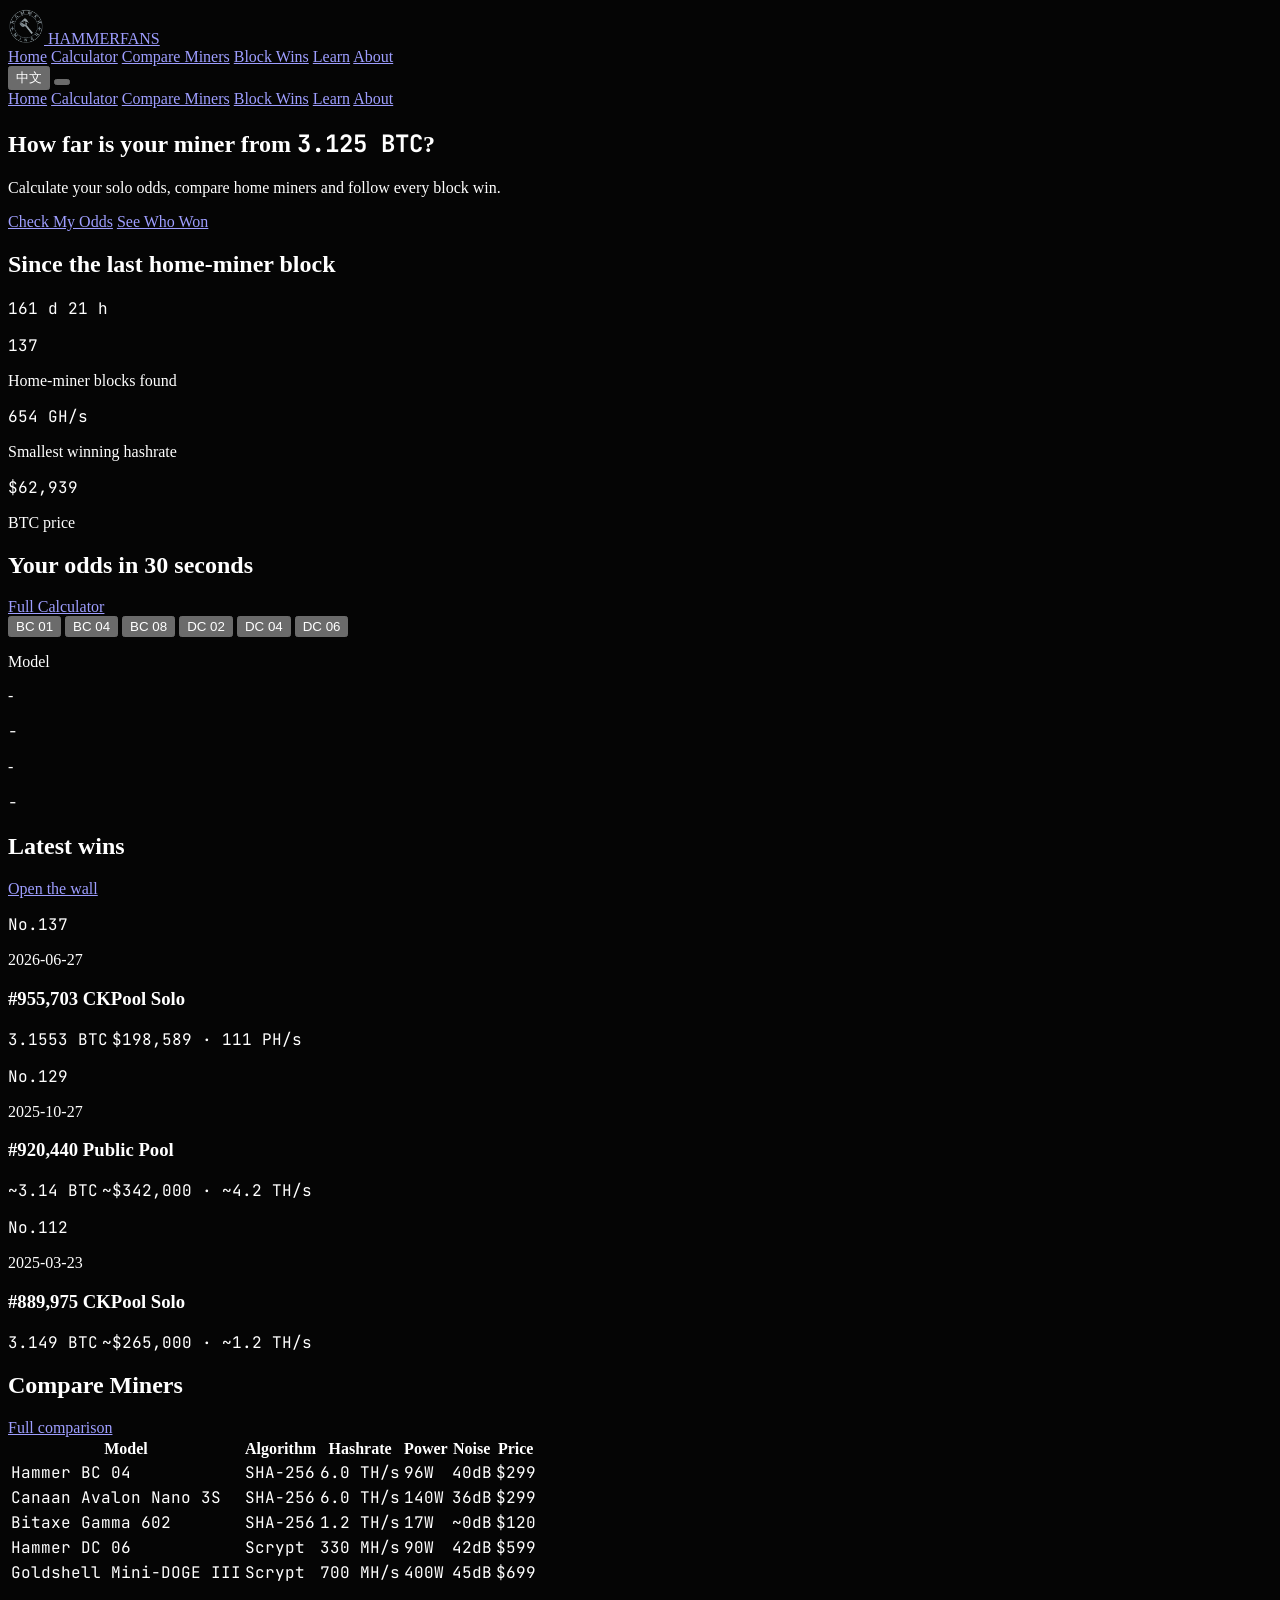
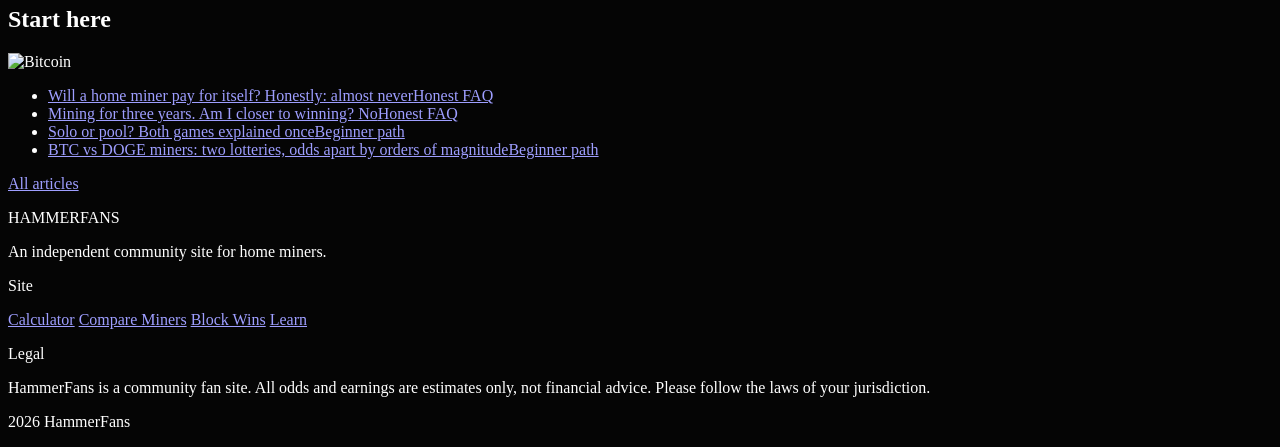
==== index.html @ 239e17fc "feat: init project" ====
<!DOCTYPE html>
<html lang="en" class="dark">
<head>
<meta charset="UTF-8">
<meta name="viewport" content="width=device-width, initial-scale=1.0">
<title>HammerFans | Odds, Comparisons & Block Wins for Home Miners</title>
<meta name="description" content="Built for home miners: a solo odds calculator, home miner comparison table, block-win wall and beginner knowledge base.">
<script src="https://cdn.tailwindcss.com"></script>
<link rel="preconnect" href="https://fonts.googleapis.com">
<link rel="preconnect" href="https://fonts.gstatic.com" crossorigin>
<link href="https://fonts.googleapis.com/css2?family=JetBrains+Mono:wght@400;700&family=Oswald:wght@500;700&family=Outfit:wght@300;400;600&display=swap" rel="stylesheet">
<script>
tailwind.config = { darkMode:'class', theme:{ extend:{
  colors:{ primary:'#02ffb5', dark:'#050505', panel:'#111111' },
  fontFamily:{ mono:['JetBrains Mono','monospace'], header:['Oswald','sans-serif'], body:['Outfit','sans-serif'] },
}}}
</script>
<style>
  html { color-scheme: dark; }
  body { background:#050505; }
  .hairline { border-color: rgba(255,255,255,0.08); }
  .num { font-family:'JetBrains Mono',monospace; font-variant-numeric: tabular-nums; }
  .btn-press:active { transform: scale(0.98); }
  a, button { transition: color .25s cubic-bezier(0.16,1,0.3,1), background-color .25s cubic-bezier(0.16,1,0.3,1), border-color .25s cubic-bezier(0.16,1,0.3,1), opacity .25s cubic-bezier(0.16,1,0.3,1); }
  input:focus-visible, select:focus-visible, button:focus-visible, a:focus-visible { outline:2px solid #02ffb5; outline-offset:2px; }
  @media (prefers-reduced-motion: no-preference) {
    .reveal { opacity:0; transform:translateY(16px); transition:opacity .6s cubic-bezier(0.16,1,0.3,1), transform .6s cubic-bezier(0.16,1,0.3,1); }
    .reveal.in { opacity:1; transform:none; }
  }
</style>
</head>
<body class="bg-dark text-neutral-300 font-body antialiased">

<header class="sticky top-0 z-40 bg-dark/90 backdrop-blur border-b hairline">
  <nav class="max-w-7xl mx-auto px-4 h-20 flex items-center gap-8" aria-label="Main">
    <a href="index.html" class="flex items-center gap-2.5 shrink-0">
      <img src="assets/img/hammer-logo.png" alt="HammerFans" class="w-9 h-9 object-contain" width="36" height="36">
      <span class="font-header text-2xl tracking-wide text-white">HAMMER<span class="text-primary">FANS</span></span>
    </a>
    <div class="hidden lg:flex items-center gap-7 text-base">
      <a href="index.html" class="text-white border-b-2 border-primary pb-0.5" aria-current="page" data-i18n="nav.home"></a>
      <a href="calculator.html" class="hover:text-white" data-i18n="nav.calc"></a>
      <a href="miners.html" class="hover:text-white" data-i18n="nav.miners"></a>
      <a href="blocks.html" class="hover:text-white" data-i18n="nav.blocks"></a>
      <a href="learn.html" class="hover:text-white" data-i18n="nav.learn"></a>
      <a href="about.html" class="hover:text-white" data-i18n="nav.about"></a>
    </div>
    <div class="ml-auto flex items-center gap-4">
      <button type="button" class="langBtn text-base text-neutral-400 hover:text-white" aria-label="Switch language">EN</button>
      <button type="button" id="menuBtn" class="lg:hidden p-2 text-neutral-300 hover:text-white" aria-label="Menu" aria-expanded="false" aria-controls="mobileMenu">
        <span class="block w-5 border-t border-current mb-1.5"></span><span class="block w-5 border-t border-current mb-1.5"></span><span class="block w-5 border-t border-current"></span>
      </button>
    </div>
  </nav>
  <div id="mobileMenu" class="hidden lg:hidden border-t hairline bg-panel px-4 py-3">
    <div class="grid gap-1 text-base">
      <a href="index.html" class="py-2 text-white" data-i18n="nav.home"></a>
      <a href="calculator.html" class="py-2 hover:text-white" data-i18n="nav.calc"></a>
      <a href="miners.html" class="py-2 hover:text-white" data-i18n="nav.miners"></a>
      <a href="blocks.html" class="py-2 hover:text-white" data-i18n="nav.blocks"></a>
      <a href="learn.html" class="py-2 hover:text-white" data-i18n="nav.learn"></a>
      <a href="about.html" class="py-2 hover:text-white" data-i18n="nav.about"></a>
    </div>
  </div>
</header>

<main>
<section class="border-b hairline">
  <div class="max-w-7xl mx-auto px-4 pt-16 pb-16 lg:pt-24 lg:pb-20 grid lg:grid-cols-12 gap-10 items-center">
    <div class="lg:col-span-6">
      <h1 class="font-header text-4xl md:text-5xl lg:text-6xl text-white leading-tight tracking-tight" data-i18n="hero.h1"></h1>
      <p class="mt-5 text-lg text-neutral-400 max-w-[38ch]" data-i18n="hero.sub"></p>
      <div class="mt-8 flex flex-wrap gap-3">
        <a href="calculator.html" class="btn-press bg-primary text-black font-semibold px-6 py-3 rounded-lg hover:opacity-90" data-i18n="hero.cta1"></a>
        <a href="blocks.html" class="btn-press border border-neutral-600 text-white px-6 py-3 rounded-lg hover:border-primary hover:text-primary" data-i18n="hero.cta2"></a>
      </div>
    </div>
    <div class="lg:col-span-6">
      <div class="bg-panel border hairline rounded-lg p-6">
        <h2 class="text-sm text-neutral-400" data-i18n="hero.since"></h2>
        <p class="num text-5xl md:text-6xl text-primary font-bold leading-none mt-2">
          <span id="heroDays">--</span><span class="text-2xl text-neutral-400" data-i18n="hero.d"></span><span id="heroHours">--</span><span class="text-2xl text-neutral-400" data-i18n="hero.h"></span>
        </p>
        <div class="mt-6 grid grid-cols-3 gap-4 border-t hairline pt-5">
          <div><p class="num text-xl text-white font-bold">137</p><p class="text-xs text-neutral-500 mt-1" data-i18n="hero.s1"></p></div>
          <div><p class="num text-xl text-white font-bold">654 <span class="text-xs font-normal">GH/s</span></p><p class="text-xs text-neutral-500 mt-1" data-i18n="hero.s2"></p></div>
          <div><p class="num text-xl text-white font-bold">$62,939</p><p class="text-xs text-neutral-500 mt-1" data-i18n="hero.s3"></p></div>
        </div>
      </div>
    </div>
  </div>
</section>

<section class="border-b hairline bg-panel/40">
  <div class="max-w-7xl mx-auto px-4 py-14 reveal">
    <div class="flex items-end justify-between gap-4">
      <h2 class="font-header text-2xl md:text-3xl text-white" data-i18n="quick.h2"></h2>
      <a href="calculator.html" class="shrink-0 text-sm text-primary hover:text-white" data-i18n="quick.full"></a>
    </div>
    <div class="mt-6 flex flex-wrap gap-2" role="group" aria-label="Miner">
      <button type="button" data-miner="bc01" class="miner-chip btn-press border border-neutral-600 rounded-full px-4 py-2 text-sm hover:border-primary hover:text-primary" aria-pressed="false">BC 01</button>
      <button type="button" data-miner="bc04" class="miner-chip btn-press border border-neutral-600 rounded-full px-4 py-2 text-sm hover:border-primary hover:text-primary" aria-pressed="false">BC 04</button>
      <button type="button" data-miner="bc08" class="miner-chip btn-press border border-neutral-600 rounded-full px-4 py-2 text-sm hover:border-primary hover:text-primary" aria-pressed="false">BC 08</button>
      <button type="button" data-miner="dc02" class="miner-chip btn-press border border-neutral-600 rounded-full px-4 py-2 text-sm hover:border-primary hover:text-primary" aria-pressed="false">DC 02</button>
      <button type="button" data-miner="dc04" class="miner-chip btn-press border border-neutral-600 rounded-full px-4 py-2 text-sm hover:border-primary hover:text-primary" aria-pressed="false">DC 04</button>
      <button type="button" data-miner="dc06" class="miner-chip btn-press border border-neutral-600 rounded-full px-4 py-2 text-sm hover:border-primary hover:text-primary" aria-pressed="false">DC 06</button>
    </div>
    <div id="quickResult" class="mt-6 hidden bg-dark border hairline rounded-lg p-5 items-center gap-8">
      <div>
        <p class="text-xs text-neutral-500" data-i18n="quick.model"></p>
        <p id="qrName" class="font-header text-lg text-white mt-1">-</p>
        <p id="qrSpec" class="num text-xs text-neutral-500 mt-0.5">-</p>
      </div>
      <div class="md:border-l hairline md:pl-8 mt-4 md:mt-0">
        <p class="text-xs text-neutral-500" id="qrLabel">-</p>
        <p class="num text-3xl text-primary font-bold mt-1" id="qrOdds">-</p>
      </div>
    </div>
  </div>
</section>

<section id="blocks" class="border-b hairline">
  <div class="max-w-7xl mx-auto px-4 py-16 reveal">
    <div class="flex items-end justify-between gap-4">
      <div>
        <h2 class="font-header text-2xl md:text-3xl text-white" data-i18n="wins.h2"></h2>
      </div>
      <a href="blocks.html" class="shrink-0 text-sm text-primary hover:text-white" data-i18n="wins.more"></a>
    </div>
    <div class="mt-8 grid md:grid-cols-3 gap-4">
      <article class="bg-panel border hairline rounded-lg p-5 flex flex-col">
        <div class="flex items-baseline justify-between"><p class="num text-xs text-neutral-500">No.137</p><p class="text-xs text-neutral-500">2026-06-27</p></div>
        <h3 class="font-header text-lg text-white mt-2">#955,703 <span class="text-neutral-500 text-sm font-body">CKPool Solo</span></h3>
        <div class="mt-auto pt-4 flex items-baseline justify-between border-t hairline">
          <span class="num text-primary font-bold">3.1553 BTC</span>
          <span class="num text-xs text-neutral-500">$198,589 · 111 PH/s</span></div>
      </article>
      <article class="bg-panel border hairline rounded-lg p-5 flex flex-col">
        <div class="flex items-baseline justify-between"><p class="num text-xs text-neutral-500">No.129</p><p class="text-xs text-neutral-500">2025-10-27</p></div>
        <h3 class="font-header text-lg text-white mt-2">#920,440 <span class="text-neutral-500 text-sm font-body">Public Pool</span></h3>
        <div class="mt-auto pt-4 flex items-baseline justify-between border-t hairline">
          <span class="num text-primary font-bold">~3.14 BTC</span>
          <span class="num text-xs text-neutral-500">~$342,000 · ~4.2 TH/s</span></div>
      </article>
      <article class="bg-panel border hairline rounded-lg p-5 flex flex-col">
        <div class="flex items-baseline justify-between"><p class="num text-xs text-neutral-500">No.112</p><p class="text-xs text-neutral-500">2025-03-23</p></div>
        <h3 class="font-header text-lg text-white mt-2">#889,975 <span class="text-neutral-500 text-sm font-body">CKPool Solo</span></h3>
        <div class="mt-auto pt-4 flex items-baseline justify-between border-t hairline">
          <span class="num text-primary font-bold">3.149 BTC</span>
          <span class="num text-xs text-neutral-500">~$265,000 · ~1.2 TH/s</span></div>
      </article>
    </div>
  </div>
</section>

<section id="miners" class="border-b hairline bg-panel/40">
  <div class="max-w-7xl mx-auto px-4 py-16 reveal">
    <div class="flex items-end justify-between gap-4">
      <div>
        <h2 class="font-header text-2xl md:text-3xl text-white" data-i18n="cmp.h2"></h2>
      </div>
      <a href="miners.html" class="shrink-0 text-sm text-primary hover:text-white" data-i18n="cmp.more"></a>
    </div>
    <div class="mt-8 overflow-x-auto">
      <table class="w-full text-sm min-w-[720px]">
        <thead>
          <tr class="text-left text-sm text-neutral-400 border-b hairline">
            <th class="py-3 pr-4 font-normal" data-i18n="cmp.c1"></th><th class="py-3 pr-4 font-normal" data-i18n="cmp.c2"></th>
            <th class="py-3 pr-4 font-normal" data-i18n="cmp.c3"></th><th class="py-3 pr-4 font-normal" data-i18n="cmp.c4"></th>
            <th class="py-3 pr-4 font-normal" data-i18n="cmp.c5"></th><th class="py-3 font-normal" data-i18n="cmp.c6"></th>
          </tr>
        </thead>
        <tbody class="num" id="previewRows"></tbody>
      </table>
    </div>
  </div>
</section>

<section id="learn" class="border-b hairline">
  <div class="max-w-7xl mx-auto px-4 py-16 reveal">
    <h2 class="font-header text-2xl md:text-3xl text-white" data-i18n="learn.h2"></h2>
    <div class="mt-8 grid lg:grid-cols-12 gap-8">
      <div class="lg:col-span-5">
        <img src="https://images.unsplash.com/photo-1518546305927-5a555bb7020d?w=900&q=80" alt="Bitcoin" class="w-full aspect-[16/10] object-cover rounded-lg border hairline" loading="lazy" width="900" height="560">
      </div>
      <div class="lg:col-span-7">
        <ul>
          <li class="border-b hairline"><a href="learn.html" class="flex items-baseline justify-between gap-4 py-4 group">
            <span class="text-white group-hover:text-primary" data-i18n="learn.l1"></span><span class="text-xs text-neutral-600 shrink-0" data-i18n="learn.tagFaq"></span></a></li>
          <li class="border-b hairline"><a href="learn.html" class="flex items-baseline justify-between gap-4 py-4 group">
            <span class="text-white group-hover:text-primary" data-i18n="learn.l2"></span><span class="text-xs text-neutral-600 shrink-0" data-i18n="learn.tagFaq"></span></a></li>
          <li class="border-b hairline"><a href="learn.html" class="flex items-baseline justify-between gap-4 py-4 group">
            <span class="text-white group-hover:text-primary" data-i18n="learn.l3"></span><span class="text-xs text-neutral-600 shrink-0" data-i18n="learn.tagGuide"></span></a></li>
          <li><a href="learn.html" class="flex items-baseline justify-between gap-4 py-4 group">
            <span class="text-white group-hover:text-primary" data-i18n="learn.l4"></span><span class="text-xs text-neutral-600 shrink-0" data-i18n="learn.tagGuide"></span></a></li>
        </ul>
        <a href="learn.html" class="inline-block mt-4 text-sm text-primary hover:text-white" data-i18n="learn.all"></a>
      </div>
    </div>
  </div>
</section>

</main>

<footer class="border-t hairline bg-panel">
  <div class="max-w-7xl mx-auto px-4 py-10 grid md:grid-cols-3 gap-8 text-sm">
    <div>
      <p class="font-header text-lg text-white">HAMMER<span class="text-primary">FANS</span></p>
      <p class="mt-3 text-neutral-500 leading-relaxed" data-i18n="footer.tag"></p>
    </div>
    <div>
      <p class="text-neutral-400 mb-3" data-i18n="footer.site"></p>
      <div class="grid grid-cols-2 gap-2 text-neutral-500">
        <a href="calculator.html" class="hover:text-primary" data-i18n="nav.calc"></a>
        <a href="miners.html" class="hover:text-primary" data-i18n="nav.miners"></a>
        <a href="blocks.html" class="hover:text-primary" data-i18n="nav.blocks"></a>
        <a href="learn.html" class="hover:text-primary" data-i18n="nav.learn"></a>
      </div>
    </div>
    <div>
      <p class="text-neutral-400 mb-3" data-i18n="footer.legal"></p>
      <p class="text-neutral-500 leading-relaxed text-xs" data-i18n="footer.disc"></p>
    </div>
  </div>
  <div class="border-t hairline"><p class="max-w-7xl mx-auto px-4 py-4 text-xs text-neutral-600">2026 HammerFans</p></div>
</footer>

<script>
window.HF_PAGE_DICT = {
  zh: {
    'hero.h1':'你的矿机，离 <span class="text-primary num">3.125 BTC</span> 有多远？',
    'hero.sub':'算概率、比矿机、看每一次家庭矿工中奖。',
    'hero.cta1':'算算我的概率','hero.cta2':'看谁中过奖',
    'hero.since':'距上一次家庭矿工中块','hero.d':' 天 ','hero.h':' 时',
    'hero.s1':'家庭矿工累计中块','hero.s2':'最小中块算力纪录','hero.s3':'BTC 价格',
    'quick.h2':'30 秒，算出你的中奖概率',
    'quick.model':'机型','quick.full':'完整计算','quick.lblBtc':'每天中 BTC 块概率','quick.lblDoge':'每天中 DOGE 块概率',
    'wins.h2':'最新开奖','wins.more':'进入中奖墙',
    'cmp.h2':'矿机对比','cmp.more':'完整对比表',
    'cmp.c1':'机型','cmp.c2':'算法','cmp.c3':'算力','cmp.c4':'功耗','cmp.c5':'噪音','cmp.c6':'参考价',
    'learn.h2':'新手从这里开始',
    'learn.l1':'家庭矿机能回本吗？说实话：几乎不能','learn.l2':'挖了三年，是不是离中奖更近了？不是',
    'learn.l3':'Solo 还是矿池？两种玩法一次讲清','learn.l4':'BTC 矿机与 DOGE 矿机：概率差几个数量级的两种彩票',
    'learn.tagFaq':'实话实说','learn.tagGuide':'入门路径','learn.all':'全部文章',
  },
  en: {
    'hero.h1':'How far is your miner from <span class="text-primary num">3.125 BTC</span>?',
    'hero.sub':'Calculate your solo odds, compare home miners and follow every block win.',
    'hero.cta1':'Check My Odds','hero.cta2':'See Who Won',
    'hero.since':'Since the last home-miner block','hero.d':' d ','hero.h':' h',
    'hero.s1':'Home-miner blocks found','hero.s2':'Smallest winning hashrate','hero.s3':'BTC price',
    'quick.h2':'Your odds in 30 seconds',
    'quick.model':'Model','quick.full':'Full Calculator','quick.lblBtc':'Daily BTC block odds','quick.lblDoge':'Daily DOGE block odds',
    'wins.h2':'Latest wins','wins.more':'Open the wall',
    'cmp.h2':'Compare Miners','cmp.more':'Full comparison',
    'cmp.c1':'Model','cmp.c2':'Algorithm','cmp.c3':'Hashrate','cmp.c4':'Power','cmp.c5':'Noise','cmp.c6':'Price',
    'learn.h2':'Start here',
    'learn.l1':'Will a home miner pay for itself? Honestly: almost never','learn.l2':'Mining for three years. Am I closer to winning? No',
    'learn.l3':'Solo or pool? Both games explained once','learn.l4':'BTC vs DOGE miners: two lotteries, odds apart by orders of magnitude',
    'learn.tagFaq':'Honest FAQ','learn.tagGuide':'Beginner path','learn.all':'All articles',
  }
};
</script>
<script src="assets/data.js"></script>
<script src="assets/app.js"></script>
<script>
// 快速概率
const QUICK = { bc01:HF_MINERS[0], bc04:HF_MINERS[1], bc08:HF_MINERS[2], dc02:HF_MINERS[3], dc04:HF_MINERS[4], dc06:HF_MINERS[5] };
let quickSel = null;
document.querySelectorAll('.miner-chip').forEach(chip=>{
  chip.addEventListener('click', ()=>{
    document.querySelectorAll('.miner-chip').forEach(c=>{ c.classList.remove('border-primary','text-primary','bg-primary/10'); c.setAttribute('aria-pressed','false'); });
    chip.classList.add('border-primary','text-primary','bg-primary/10'); chip.setAttribute('aria-pressed','true');
    quickSel = chip.dataset.miner; renderQuick();
    const box = document.getElementById('quickResult'); box.classList.remove('hidden'); box.classList.add('md:flex');

  });
});
function renderQuick(){
  if(!quickSel) return;
  const m = QUICK[quickSel];
  document.getElementById('qrName').textContent = m.brand+' '+m.model;
  document.getElementById('qrSpec').textContent = m.hDisp+' / '+m.watts+'W';
  document.getElementById('qrLabel').textContent = t(m.algo==='sha256' ? 'quick.lblBtc' : 'quick.lblDoge');
  document.getElementById('qrOdds').textContent = fmtOdds(minerDailyOdds(m));
}
function renderPreview(){
  const ids = ['bc04','nano3s','bitaxe-gamma','dc06','minidoge3'];
  document.getElementById('previewRows').innerHTML = ids.map(id=>{
    const m = HF_MINERS.find(x=>x.id===id);
    const name = m.hammer ? '<span class="text-primary font-semibold">'+m.brand+' '+m.model+'</span>' : '<span class="text-white">'+m.brand+' '+m.model+'</span>';
    return '<tr class="border-b hairline'+(m.hammer?' bg-primary/5':'')+'">'+
      '<td class="py-3 pr-4 font-body">'+name+'</td>'+
      '<td class="py-3 pr-4 text-neutral-400">'+(m.algo==='sha256'?'SHA-256':'Scrypt')+'</td>'+
      '<td class="py-3 pr-4 text-white">'+m.hDisp+'</td>'+
      '<td class="py-3 pr-4">'+m.watts+'W</td>'+
      '<td class="py-3 pr-4">'+m.noiseTxt+'</td>'+
      '<td class="py-3">$'+m.price+'</td></tr>';
  }).join('');
}
window.onLangChange = function(){ renderPreview(); renderQuick(); };
renderPreview();
</script>
</body>
</html>
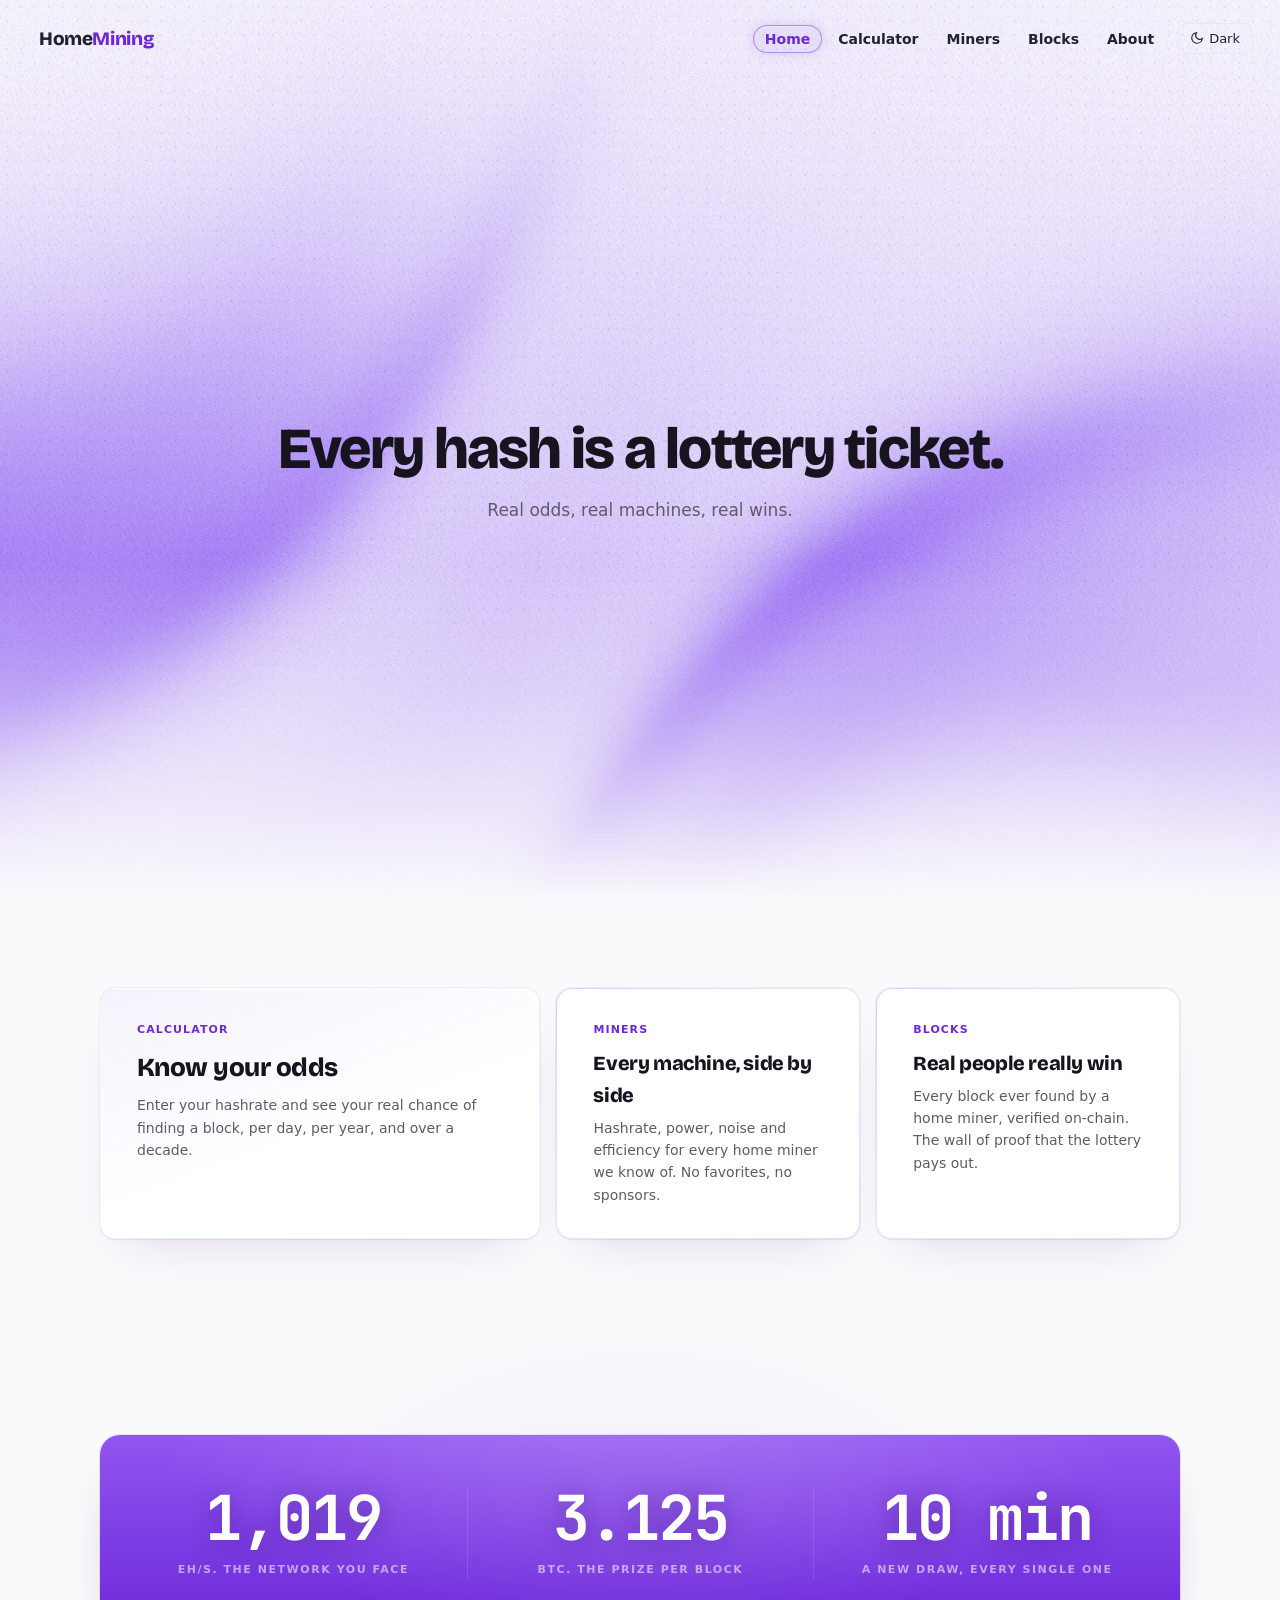
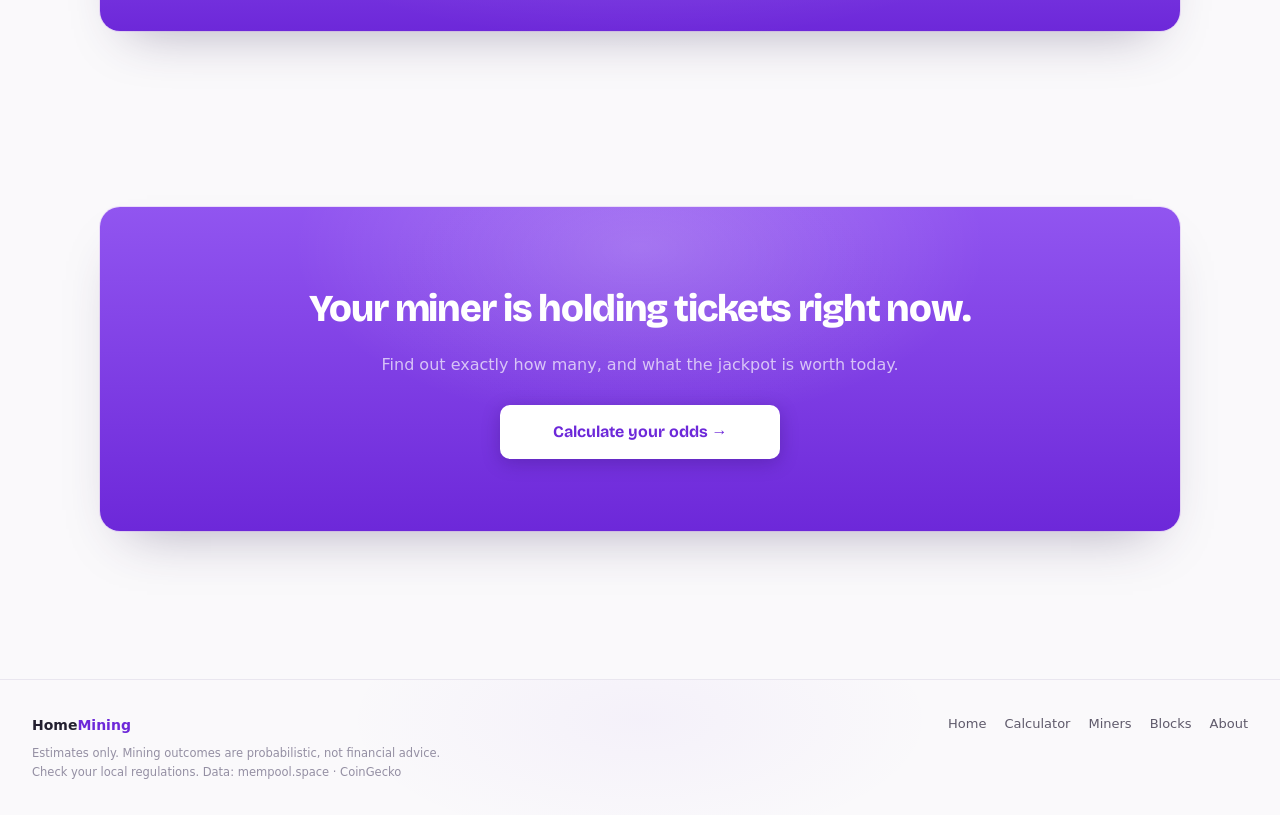
==== commit 60d1461c: "update project" ====
--- a/index.html
+++ b/index.html
@@ -1,305 +1,69 @@
 <!DOCTYPE html>
-<html lang="en" class="dark">
+<html lang="en" data-theme="light">
 <head>
 <meta charset="UTF-8">
 <meta name="viewport" content="width=device-width, initial-scale=1.0">
-<title>HammerFans | Odds, Comparisons & Block Wins for Home Miners</title>
-<meta name="description" content="Built for home miners: a solo odds calculator, home miner comparison table, block-win wall and beginner knowledge base.">
-<script src="https://cdn.tailwindcss.com"></script>
-<link rel="preconnect" href="https://fonts.googleapis.com">
-<link rel="preconnect" href="https://fonts.gstatic.com" crossorigin>
-<link href="https://fonts.googleapis.com/css2?family=JetBrains+Mono:wght@400;700&family=Oswald:wght@500;700&family=Outfit:wght@300;400;600&display=swap" rel="stylesheet">
-<script>
-tailwind.config = { darkMode:'class', theme:{ extend:{
-  colors:{ primary:'#02ffb5', dark:'#050505', panel:'#111111' },
-  fontFamily:{ mono:['JetBrains Mono','monospace'], header:['Oswald','sans-serif'], body:['Outfit','sans-serif'] },
-}}}
-</script>
-<style>
-  html { color-scheme: dark; }
-  body { background:#050505; }
-  .hairline { border-color: rgba(255,255,255,0.08); }
-  .num { font-family:'JetBrains Mono',monospace; font-variant-numeric: tabular-nums; }
-  .btn-press:active { transform: scale(0.98); }
-  a, button { transition: color .25s cubic-bezier(0.16,1,0.3,1), background-color .25s cubic-bezier(0.16,1,0.3,1), border-color .25s cubic-bezier(0.16,1,0.3,1), opacity .25s cubic-bezier(0.16,1,0.3,1); }
-  input:focus-visible, select:focus-visible, button:focus-visible, a:focus-visible { outline:2px solid #02ffb5; outline-offset:2px; }
-  @media (prefers-reduced-motion: no-preference) {
-    .reveal { opacity:0; transform:translateY(16px); transition:opacity .6s cubic-bezier(0.16,1,0.3,1), transform .6s cubic-bezier(0.16,1,0.3,1); }
-    .reveal.in { opacity:1; transform:none; }
-  }
-</style>
+<title>HomeMining | The Independent Home of Solo Bitcoin Mining</title>
+<meta name="description" content="Real odds, real machines, real wins. An independent site for home Bitcoin miners.">
+<link rel="stylesheet" href="assets/css/site.css">
 </head>
-<body class="bg-dark text-neutral-300 font-body antialiased">
-
-<header class="sticky top-0 z-40 bg-dark/90 backdrop-blur border-b hairline">
-  <nav class="max-w-7xl mx-auto px-4 h-20 flex items-center gap-8" aria-label="Main">
-    <a href="index.html" class="flex items-center gap-2.5 shrink-0">
-      <img src="assets/img/hammer-logo.png" alt="HammerFans" class="w-9 h-9 object-contain" width="36" height="36">
-      <span class="font-header text-2xl tracking-wide text-white">HAMMER<span class="text-primary">FANS</span></span>
-    </a>
-    <div class="hidden lg:flex items-center gap-7 text-base">
-      <a href="index.html" class="text-white border-b-2 border-primary pb-0.5" aria-current="page" data-i18n="nav.home"></a>
-      <a href="calculator.html" class="hover:text-white" data-i18n="nav.calc"></a>
-      <a href="miners.html" class="hover:text-white" data-i18n="nav.miners"></a>
-      <a href="blocks.html" class="hover:text-white" data-i18n="nav.blocks"></a>
-      <a href="learn.html" class="hover:text-white" data-i18n="nav.learn"></a>
-      <a href="about.html" class="hover:text-white" data-i18n="nav.about"></a>
+<body data-page="home">
+<div id="nav-root"></div>
+<main>
+  <div class="hero" style="min-height:100vh; min-height:100svh; display:flex; align-items:center; justify-content:center; padding-bottom:90px;">
+    <div class="aurora"><!-- CSS 兜底（WebGL 不可用时显示） -->
+      <div class="blob a"></div><div class="blob b"></div><div class="blob c"></div>
     </div>
-    <div class="ml-auto flex items-center gap-4">
-      <button type="button" class="langBtn text-base text-neutral-400 hover:text-white" aria-label="Switch language">EN</button>
-      <button type="button" id="menuBtn" class="lg:hidden p-2 text-neutral-300 hover:text-white" aria-label="Menu" aria-expanded="false" aria-controls="mobileMenu">
-        <span class="block w-5 border-t border-current mb-1.5"></span><span class="block w-5 border-t border-current mb-1.5"></span><span class="block w-5 border-t border-current"></span>
-      </button>
-    </div>
-  </nav>
-  <div id="mobileMenu" class="hidden lg:hidden border-t hairline bg-panel px-4 py-3">
-    <div class="grid gap-1 text-base">
-      <a href="index.html" class="py-2 text-white" data-i18n="nav.home"></a>
-      <a href="calculator.html" class="py-2 hover:text-white" data-i18n="nav.calc"></a>
-      <a href="miners.html" class="py-2 hover:text-white" data-i18n="nav.miners"></a>
-      <a href="blocks.html" class="py-2 hover:text-white" data-i18n="nav.blocks"></a>
-      <a href="learn.html" class="py-2 hover:text-white" data-i18n="nav.learn"></a>
-      <a href="about.html" class="py-2 hover:text-white" data-i18n="nav.about"></a>
+    <canvas class="fx-canvas" data-fx="strong"></canvas>
+    <div class="hero-dots"></div>
+    <div class="hero-bottom-fade"></div>
+    <div class="hero-inner">
+      <h1 class="rise" style="font-size:clamp(38px,6vw,58px);">Every hash is a lottery ticket.</h1>
+      <p class="tagline rise d1">Real odds, real machines, real wins.<!-- 占位副句，Home 页设计时定稿 --></p>
     </div>
   </div>
-</header>
+  <!-- ⚠️ 以下为滚动体验示意区块，文案与内容均为占位草稿，Home 页正式设计时替换 -->
 
-<main>
-<section class="border-b hairline">
-  <div class="max-w-7xl mx-auto px-4 pt-16 pb-16 lg:pt-24 lg:pb-20 grid lg:grid-cols-12 gap-10 items-center">
-    <div class="lg:col-span-6">
-      <h1 class="font-header text-4xl md:text-5xl lg:text-6xl text-white leading-tight tracking-tight" data-i18n="hero.h1"></h1>
-      <p class="mt-5 text-lg text-neutral-400 max-w-[38ch]" data-i18n="hero.sub"></p>
-      <div class="mt-8 flex flex-wrap gap-3">
-        <a href="calculator.html" class="btn-press bg-primary text-black font-semibold px-6 py-3 rounded-lg hover:opacity-90" data-i18n="hero.cta1"></a>
-        <a href="blocks.html" class="btn-press border border-neutral-600 text-white px-6 py-3 rounded-lg hover:border-primary hover:text-primary" data-i18n="hero.cta2"></a>
-      </div>
-    </div>
-    <div class="lg:col-span-6">
-      <div class="bg-panel border hairline rounded-lg p-6">
-        <h2 class="text-sm text-neutral-400" data-i18n="hero.since"></h2>
-        <p class="num text-5xl md:text-6xl text-primary font-bold leading-none mt-2">
-          <span id="heroDays">--</span><span class="text-2xl text-neutral-400" data-i18n="hero.d"></span><span id="heroHours">--</span><span class="text-2xl text-neutral-400" data-i18n="hero.h"></span>
-        </p>
-        <div class="mt-6 grid grid-cols-3 gap-4 border-t hairline pt-5">
-          <div><p class="num text-xl text-white font-bold">137</p><p class="text-xs text-neutral-500 mt-1" data-i18n="hero.s1"></p></div>
-          <div><p class="num text-xl text-white font-bold">654 <span class="text-xs font-normal">GH/s</span></p><p class="text-xs text-neutral-500 mt-1" data-i18n="hero.s2"></p></div>
-          <div><p class="num text-xl text-white font-bold">$62,939</p><p class="text-xs text-neutral-500 mt-1" data-i18n="hero.s3"></p></div>
-        </div>
-      </div>
+  <div class="page-wide home-section">
+    <div class="home-grid">
+      <a class="card hoverable home-card featured reveal" href="calculator.html">
+        <div class="eyebrow">Calculator</div>
+        <h3>Know your odds</h3>
+        <p>Enter your hashrate and see your real chance of finding a block, per day, per year, and over a decade.</p>
+      </a>
+      <a class="card hoverable home-card reveal" href="miners.html">
+        <div class="eyebrow">Miners</div>
+        <h3>Every machine, side by side</h3>
+        <p>Hashrate, power, noise and efficiency for every home miner we know of. No favorites, no sponsors.</p>
+      </a>
+      <a class="card hoverable home-card reveal" href="blocks.html">
+        <div class="eyebrow">Blocks</div>
+        <h3>Real people really win</h3>
+        <p>Every block ever found by a home miner, verified on-chain. The wall of proof that the lottery pays out.</p>
+      </a>
     </div>
   </div>
-</section>
 
-<section class="border-b hairline bg-panel/40">
-  <div class="max-w-7xl mx-auto px-4 py-14 reveal">
-    <div class="flex items-end justify-between gap-4">
-      <h2 class="font-header text-2xl md:text-3xl text-white" data-i18n="quick.h2"></h2>
-      <a href="calculator.html" class="shrink-0 text-sm text-primary hover:text-white" data-i18n="quick.full"></a>
-    </div>
-    <div class="mt-6 flex flex-wrap gap-2" role="group" aria-label="Miner">
-      <button type="button" data-miner="bc01" class="miner-chip btn-press border border-neutral-600 rounded-full px-4 py-2 text-sm hover:border-primary hover:text-primary" aria-pressed="false">BC 01</button>
-      <button type="button" data-miner="bc04" class="miner-chip btn-press border border-neutral-600 rounded-full px-4 py-2 text-sm hover:border-primary hover:text-primary" aria-pressed="false">BC 04</button>
-      <button type="button" data-miner="bc08" class="miner-chip btn-press border border-neutral-600 rounded-full px-4 py-2 text-sm hover:border-primary hover:text-primary" aria-pressed="false">BC 08</button>
-      <button type="button" data-miner="dc02" class="miner-chip btn-press border border-neutral-600 rounded-full px-4 py-2 text-sm hover:border-primary hover:text-primary" aria-pressed="false">DC 02</button>
-      <button type="button" data-miner="dc04" class="miner-chip btn-press border border-neutral-600 rounded-full px-4 py-2 text-sm hover:border-primary hover:text-primary" aria-pressed="false">DC 04</button>
-      <button type="button" data-miner="dc06" class="miner-chip btn-press border border-neutral-600 rounded-full px-4 py-2 text-sm hover:border-primary hover:text-primary" aria-pressed="false">DC 06</button>
-    </div>
-    <div id="quickResult" class="mt-6 hidden bg-dark border hairline rounded-lg p-5 items-center gap-8">
-      <div>
-        <p class="text-xs text-neutral-500" data-i18n="quick.model"></p>
-        <p id="qrName" class="font-header text-lg text-white mt-1">-</p>
-        <p id="qrSpec" class="num text-xs text-neutral-500 mt-0.5">-</p>
-      </div>
-      <div class="md:border-l hairline md:pl-8 mt-4 md:mt-0">
-        <p class="text-xs text-neutral-500" id="qrLabel">-</p>
-        <p class="num text-3xl text-primary font-bold mt-1" id="qrOdds">-</p>
-      </div>
+  <div class="page-wide home-section" style="position:relative;">
+    <div class="glow-spot" style="top:-30px;left:50%;transform:translateX(-50%);width:700px;height:340px;"></div>
+    <div class="stat-row">
+      <div class="reveal"><div class="stat-num mono">1,019</div><div class="stat-label">EH/s. The network you face</div></div>
+      <div class="reveal"><div class="stat-num mono">3.125</div><div class="stat-label">BTC. The prize per block</div></div>
+      <div class="reveal"><div class="stat-num mono">10 min</div><div class="stat-label">A new draw, every single one</div></div>
     </div>
   </div>
-</section>
 
-<section id="blocks" class="border-b hairline">
-  <div class="max-w-7xl mx-auto px-4 py-16 reveal">
-    <div class="flex items-end justify-between gap-4">
-      <div>
-        <h2 class="font-header text-2xl md:text-3xl text-white" data-i18n="wins.h2"></h2>
-      </div>
-      <a href="blocks.html" class="shrink-0 text-sm text-primary hover:text-white" data-i18n="wins.more"></a>
-    </div>
-    <div class="mt-8 grid md:grid-cols-3 gap-4">
-      <article class="bg-panel border hairline rounded-lg p-5 flex flex-col">
-        <div class="flex items-baseline justify-between"><p class="num text-xs text-neutral-500">No.137</p><p class="text-xs text-neutral-500">2026-06-27</p></div>
-        <h3 class="font-header text-lg text-white mt-2">#955,703 <span class="text-neutral-500 text-sm font-body">CKPool Solo</span></h3>
-        <div class="mt-auto pt-4 flex items-baseline justify-between border-t hairline">
-          <span class="num text-primary font-bold">3.1553 BTC</span>
-          <span class="num text-xs text-neutral-500">$198,589 · 111 PH/s</span></div>
-      </article>
-      <article class="bg-panel border hairline rounded-lg p-5 flex flex-col">
-        <div class="flex items-baseline justify-between"><p class="num text-xs text-neutral-500">No.129</p><p class="text-xs text-neutral-500">2025-10-27</p></div>
-        <h3 class="font-header text-lg text-white mt-2">#920,440 <span class="text-neutral-500 text-sm font-body">Public Pool</span></h3>
-        <div class="mt-auto pt-4 flex items-baseline justify-between border-t hairline">
-          <span class="num text-primary font-bold">~3.14 BTC</span>
-          <span class="num text-xs text-neutral-500">~$342,000 · ~4.2 TH/s</span></div>
-      </article>
-      <article class="bg-panel border hairline rounded-lg p-5 flex flex-col">
-        <div class="flex items-baseline justify-between"><p class="num text-xs text-neutral-500">No.112</p><p class="text-xs text-neutral-500">2025-03-23</p></div>
-        <h3 class="font-header text-lg text-white mt-2">#889,975 <span class="text-neutral-500 text-sm font-body">CKPool Solo</span></h3>
-        <div class="mt-auto pt-4 flex items-baseline justify-between border-t hairline">
-          <span class="num text-primary font-bold">3.149 BTC</span>
-          <span class="num text-xs text-neutral-500">~$265,000 · ~1.2 TH/s</span></div>
-      </article>
+  <div class="page-wide home-section">
+    <div class="card cta-card reveal" style="position:relative; overflow:hidden;">
+      <div class="glow-spot" style="top:-60px;left:50%;transform:translateX(-50%);width:600px;height:300px;"></div>
+      <h2>Your miner is holding tickets right now.</h2>
+      <p>Find out exactly how many, and what the jackpot is worth today.</p>
+      <a class="btn" style="display:block; text-decoration:none;" href="calculator.html">Calculate your odds →</a>
     </div>
   </div>
-</section>
-
-<section id="miners" class="border-b hairline bg-panel/40">
-  <div class="max-w-7xl mx-auto px-4 py-16 reveal">
-    <div class="flex items-end justify-between gap-4">
-      <div>
-        <h2 class="font-header text-2xl md:text-3xl text-white" data-i18n="cmp.h2"></h2>
-      </div>
-      <a href="miners.html" class="shrink-0 text-sm text-primary hover:text-white" data-i18n="cmp.more"></a>
-    </div>
-    <div class="mt-8 overflow-x-auto">
-      <table class="w-full text-sm min-w-[720px]">
-        <thead>
-          <tr class="text-left text-sm text-neutral-400 border-b hairline">
-            <th class="py-3 pr-4 font-normal" data-i18n="cmp.c1"></th><th class="py-3 pr-4 font-normal" data-i18n="cmp.c2"></th>
-            <th class="py-3 pr-4 font-normal" data-i18n="cmp.c3"></th><th class="py-3 pr-4 font-normal" data-i18n="cmp.c4"></th>
-            <th class="py-3 pr-4 font-normal" data-i18n="cmp.c5"></th><th class="py-3 font-normal" data-i18n="cmp.c6"></th>
-          </tr>
-        </thead>
-        <tbody class="num" id="previewRows"></tbody>
-      </table>
-    </div>
-  </div>
-</section>
-
-<section id="learn" class="border-b hairline">
-  <div class="max-w-7xl mx-auto px-4 py-16 reveal">
-    <h2 class="font-header text-2xl md:text-3xl text-white" data-i18n="learn.h2"></h2>
-    <div class="mt-8 grid lg:grid-cols-12 gap-8">
-      <div class="lg:col-span-5">
-        <img src="https://images.unsplash.com/photo-1518546305927-5a555bb7020d?w=900&q=80" alt="Bitcoin" class="w-full aspect-[16/10] object-cover rounded-lg border hairline" loading="lazy" width="900" height="560">
-      </div>
-      <div class="lg:col-span-7">
-        <ul>
-          <li class="border-b hairline"><a href="learn.html" class="flex items-baseline justify-between gap-4 py-4 group">
-            <span class="text-white group-hover:text-primary" data-i18n="learn.l1"></span><span class="text-xs text-neutral-600 shrink-0" data-i18n="learn.tagFaq"></span></a></li>
-          <li class="border-b hairline"><a href="learn.html" class="flex items-baseline justify-between gap-4 py-4 group">
-            <span class="text-white group-hover:text-primary" data-i18n="learn.l2"></span><span class="text-xs text-neutral-600 shrink-0" data-i18n="learn.tagFaq"></span></a></li>
-          <li class="border-b hairline"><a href="learn.html" class="flex items-baseline justify-between gap-4 py-4 group">
-            <span class="text-white group-hover:text-primary" data-i18n="learn.l3"></span><span class="text-xs text-neutral-600 shrink-0" data-i18n="learn.tagGuide"></span></a></li>
-          <li><a href="learn.html" class="flex items-baseline justify-between gap-4 py-4 group">
-            <span class="text-white group-hover:text-primary" data-i18n="learn.l4"></span><span class="text-xs text-neutral-600 shrink-0" data-i18n="learn.tagGuide"></span></a></li>
-        </ul>
-        <a href="learn.html" class="inline-block mt-4 text-sm text-primary hover:text-white" data-i18n="learn.all"></a>
-      </div>
-    </div>
-  </div>
-</section>
-
 </main>
-
-<footer class="border-t hairline bg-panel">
-  <div class="max-w-7xl mx-auto px-4 py-10 grid md:grid-cols-3 gap-8 text-sm">
-    <div>
-      <p class="font-header text-lg text-white">HAMMER<span class="text-primary">FANS</span></p>
-      <p class="mt-3 text-neutral-500 leading-relaxed" data-i18n="footer.tag"></p>
-    </div>
-    <div>
-      <p class="text-neutral-400 mb-3" data-i18n="footer.site"></p>
-      <div class="grid grid-cols-2 gap-2 text-neutral-500">
-        <a href="calculator.html" class="hover:text-primary" data-i18n="nav.calc"></a>
-        <a href="miners.html" class="hover:text-primary" data-i18n="nav.miners"></a>
-        <a href="blocks.html" class="hover:text-primary" data-i18n="nav.blocks"></a>
-        <a href="learn.html" class="hover:text-primary" data-i18n="nav.learn"></a>
-      </div>
-    </div>
-    <div>
-      <p class="text-neutral-400 mb-3" data-i18n="footer.legal"></p>
-      <p class="text-neutral-500 leading-relaxed text-xs" data-i18n="footer.disc"></p>
-    </div>
-  </div>
-  <div class="border-t hairline"><p class="max-w-7xl mx-auto px-4 py-4 text-xs text-neutral-600">2026 HammerFans</p></div>
-</footer>
-
-<script>
-window.HF_PAGE_DICT = {
-  zh: {
-    'hero.h1':'你的矿机，离 <span class="text-primary num">3.125 BTC</span> 有多远？',
-    'hero.sub':'算概率、比矿机、看每一次家庭矿工中奖。',
-    'hero.cta1':'算算我的概率','hero.cta2':'看谁中过奖',
-    'hero.since':'距上一次家庭矿工中块','hero.d':' 天 ','hero.h':' 时',
-    'hero.s1':'家庭矿工累计中块','hero.s2':'最小中块算力纪录','hero.s3':'BTC 价格',
-    'quick.h2':'30 秒，算出你的中奖概率',
-    'quick.model':'机型','quick.full':'完整计算','quick.lblBtc':'每天中 BTC 块概率','quick.lblDoge':'每天中 DOGE 块概率',
-    'wins.h2':'最新开奖','wins.more':'进入中奖墙',
-    'cmp.h2':'矿机对比','cmp.more':'完整对比表',
-    'cmp.c1':'机型','cmp.c2':'算法','cmp.c3':'算力','cmp.c4':'功耗','cmp.c5':'噪音','cmp.c6':'参考价',
-    'learn.h2':'新手从这里开始',
-    'learn.l1':'家庭矿机能回本吗？说实话：几乎不能','learn.l2':'挖了三年，是不是离中奖更近了？不是',
-    'learn.l3':'Solo 还是矿池？两种玩法一次讲清','learn.l4':'BTC 矿机与 DOGE 矿机：概率差几个数量级的两种彩票',
-    'learn.tagFaq':'实话实说','learn.tagGuide':'入门路径','learn.all':'全部文章',
-  },
-  en: {
-    'hero.h1':'How far is your miner from <span class="text-primary num">3.125 BTC</span>?',
-    'hero.sub':'Calculate your solo odds, compare home miners and follow every block win.',
-    'hero.cta1':'Check My Odds','hero.cta2':'See Who Won',
-    'hero.since':'Since the last home-miner block','hero.d':' d ','hero.h':' h',
-    'hero.s1':'Home-miner blocks found','hero.s2':'Smallest winning hashrate','hero.s3':'BTC price',
-    'quick.h2':'Your odds in 30 seconds',
-    'quick.model':'Model','quick.full':'Full Calculator','quick.lblBtc':'Daily BTC block odds','quick.lblDoge':'Daily DOGE block odds',
-    'wins.h2':'Latest wins','wins.more':'Open the wall',
-    'cmp.h2':'Compare Miners','cmp.more':'Full comparison',
-    'cmp.c1':'Model','cmp.c2':'Algorithm','cmp.c3':'Hashrate','cmp.c4':'Power','cmp.c5':'Noise','cmp.c6':'Price',
-    'learn.h2':'Start here',
-    'learn.l1':'Will a home miner pay for itself? Honestly: almost never','learn.l2':'Mining for three years. Am I closer to winning? No',
-    'learn.l3':'Solo or pool? Both games explained once','learn.l4':'BTC vs DOGE miners: two lotteries, odds apart by orders of magnitude',
-    'learn.tagFaq':'Honest FAQ','learn.tagGuide':'Beginner path','learn.all':'All articles',
-  }
-};
-</script>
-<script src="assets/data.js"></script>
-<script src="assets/app.js"></script>
-<script>
-// 快速概率
-const QUICK = { bc01:HF_MINERS[0], bc04:HF_MINERS[1], bc08:HF_MINERS[2], dc02:HF_MINERS[3], dc04:HF_MINERS[4], dc06:HF_MINERS[5] };
-let quickSel = null;
-document.querySelectorAll('.miner-chip').forEach(chip=>{
-  chip.addEventListener('click', ()=>{
-    document.querySelectorAll('.miner-chip').forEach(c=>{ c.classList.remove('border-primary','text-primary','bg-primary/10'); c.setAttribute('aria-pressed','false'); });
-    chip.classList.add('border-primary','text-primary','bg-primary/10'); chip.setAttribute('aria-pressed','true');
-    quickSel = chip.dataset.miner; renderQuick();
-    const box = document.getElementById('quickResult'); box.classList.remove('hidden'); box.classList.add('md:flex');
-
-  });
-});
-function renderQuick(){
-  if(!quickSel) return;
-  const m = QUICK[quickSel];
-  document.getElementById('qrName').textContent = m.brand+' '+m.model;
-  document.getElementById('qrSpec').textContent = m.hDisp+' / '+m.watts+'W';
-  document.getElementById('qrLabel').textContent = t(m.algo==='sha256' ? 'quick.lblBtc' : 'quick.lblDoge');
-  document.getElementById('qrOdds').textContent = fmtOdds(minerDailyOdds(m));
-}
-function renderPreview(){
-  const ids = ['bc04','nano3s','bitaxe-gamma','dc06','minidoge3'];
-  document.getElementById('previewRows').innerHTML = ids.map(id=>{
-    const m = HF_MINERS.find(x=>x.id===id);
-    const name = m.hammer ? '<span class="text-primary font-semibold">'+m.brand+' '+m.model+'</span>' : '<span class="text-white">'+m.brand+' '+m.model+'</span>';
-    return '<tr class="border-b hairline'+(m.hammer?' bg-primary/5':'')+'">'+
-      '<td class="py-3 pr-4 font-body">'+name+'</td>'+
-      '<td class="py-3 pr-4 text-neutral-400">'+(m.algo==='sha256'?'SHA-256':'Scrypt')+'</td>'+
-      '<td class="py-3 pr-4 text-white">'+m.hDisp+'</td>'+
-      '<td class="py-3 pr-4">'+m.watts+'W</td>'+
-      '<td class="py-3 pr-4">'+m.noiseTxt+'</td>'+
-      '<td class="py-3">$'+m.price+'</td></tr>';
-  }).join('');
-}
-window.onLangChange = function(){ renderPreview(); renderQuick(); };
-renderPreview();
-</script>
+<div id="foot-root"></div>
+<script src="assets/js/components.js"></script>
+<script src="assets/js/colorbends.js"></script>
 </body>
 </html>
--- a/assets/css/site.css
+++ b/assets/css/site.css
@@ -0,0 +1,480 @@
+/* ═══════════════════════════════════════════════════════════════
+   HomeMining · 全站样式
+   规范来源：docs/00-site-architecture.md（令牌/宽度）
+             docs/03-motion-design.md（动效纪律）
+   ═══════════════════════════════════════════════════════════════ */
+
+/* ── 本地字体（零 CDN 铁律） ── */
+@font-face{
+  font-family:'Bricolage Grotesque';
+  src:url('../fonts/bricolage.woff2') format('woff2');
+  font-weight:300 800; font-display:swap;
+}
+@font-face{
+  font-family:'JetBrains Mono';
+  src:url('../fonts/jetbrains-mono.woff2') format('woff2');
+  font-weight:400; font-display:swap;
+}
+@font-face{
+  font-family:'JetBrains Mono';
+  src:url('../fonts/jetbrains-mono-700.woff2') format('woff2');
+  font-weight:700; font-display:swap;
+}
+
+/* ── 设计令牌（00 文档 §6 定稿色板） ── */
+:root{
+  --bg:#faf9fb; --card:#ffffff; --border:#e9e6ef; --hairline:#eeebf3;
+  --text:#232030; --ink:#17131f; --muted:#5f5a6b; --muted2:#948fa3;
+  --accent:#6d28d9; --accent-hover:#7c3aed;
+  --accent-tint:rgba(109,40,217,.06);
+  --glass:rgba(250,249,251,.35); --glass-border:rgba(29,26,36,.08);
+  /* 品牌紫色场（浅色页的锚点面板，2026-07-16 高级版定稿） */
+  --field:#6d28d9; --field-2:#9155f0;
+  /* 双层阴影：1px 锐边 + 低垂环境光；圆角三档制：容器 16 / 控件 10 / 药丸 999 */
+  --shadow:0 0 0 1px rgba(23,19,31,.04), 0 1px 2px rgba(23,19,31,.05), 0 24px 48px -28px rgba(76,29,149,.18);
+  --r-card:16px; --r-ctl:10px;
+  --glow-a:rgba(139,92,246,.35); --glow-b:rgba(56,189,248,.25); --glow-c:rgba(240,30,156,.18);
+  --ambient:rgba(109,40,217,.04);
+  --dot:rgba(109,40,217,.07);
+  --chip-glow:rgba(109,40,217,.38); --chip-glow-soft:rgba(109,40,217,.18);
+  --chip-border:rgba(109,40,217,.45);
+  --green:#16a34a; --red:#dc2626;
+  /* 缓动纪律（03 文档 §1：全站仅此三条曲线） */
+  --ease-micro:cubic-bezier(.4,0,.2,1);
+  --ease-enter:cubic-bezier(.16,1,.3,1);
+}
+[data-theme="dark"]{
+  --bg:#120f17; --card:#1b1722; --border:#2f293a; --hairline:#272130;
+  --text:#f2eefa; --ink:#ffffff; --muted:#b8aecb; --muted2:#6f6a7a;
+  --accent:#a855f7; --accent-hover:#c084fc;
+  --accent-tint:rgba(168,85,247,.09);
+  --glass:rgba(18,15,23,.3); --glass-border:rgba(255,255,255,.06);
+  /* 深色主题的锚点面板 = 更深一档的暗面板（紫色场在暗页会刺眼） */
+  --field:#0d0a13; --field-2:#171122;
+  --shadow:0 0 0 1px rgba(255,255,255,.03), 0 1px 2px rgba(0,0,0,.4), 0 24px 48px -24px rgba(0,0,0,.5);
+  --r-card:16px; --r-ctl:10px;
+  --glow-a:rgba(168,85,247,.5); --glow-b:rgba(82,39,255,.42); --glow-c:rgba(240,30,156,.3);
+  --ambient:rgba(168,85,247,.05);
+  --dot:rgba(168,85,247,.13);
+  --chip-glow:rgba(168,85,247,.65); --chip-glow-soft:rgba(168,85,247,.28);
+  --chip-border:rgba(168,85,247,.6);
+  --green:#4ade80; --red:#f87171;
+}
+
+*{margin:0;padding:0;box-sizing:border-box;}
+html{scroll-behavior:smooth; background:var(--bg);}
+body{
+  /* 2026-07-16 UI 重构：正文用安静的系统字体，Bricolage 只留给标题/品牌（展示字克制原则） */
+  font-family:-apple-system,'Segoe UI',system-ui,sans-serif;
+  background:var(--bg); color:var(--text);
+  transition:background .25s,color .25s; font-size:16px; line-height:1.6;
+  min-height:100vh; display:flex; flex-direction:column;
+}
+h1,h2,h3,.sec-title,.logo,.btn,.home-card h3,.cta-card h2{font-family:'Bricolage Grotesque',-apple-system,sans-serif;}
+h1,h2,h3,.sec-title{color:var(--ink);}
+.mono{font-variant-numeric:tabular-nums;}   /* 数字等宽对齐（精密感） */
+main{flex:1;}
+
+/* ── 页角余晖：整页固定的两团环境光（右上紫 / 左下蓝），滚动全程都在，
+     透明度极低——"说不出哪里有光，但整页有空气感" ── */
+body::before, body::after{
+  content:""; position:fixed; z-index:-1; pointer-events:none;
+}
+body::before{
+  top:-22vh; right:-14vw; width:60vw; height:72vh;
+  background:radial-gradient(ellipse, var(--ambient) 0%, transparent 70%);
+}
+body::after{
+  bottom:-26vh; left:-16vw; width:56vw; height:66vh;
+  background:radial-gradient(ellipse, rgba(56,189,248,.035) 0%, transparent 70%);
+}
+.mono{font-family:'JetBrains Mono',Consolas,monospace;}
+a{color:var(--accent);text-decoration:none;}
+a:hover{color:var(--accent-hover);}
+.hidden{display:none !important;}
+
+/* ═════════ 导航：玻璃岛 + 滑动高亮块（03 文档 §2） ═════════ */
+.navbar{position:fixed; top:0; left:0; right:0; z-index:100; display:flex; justify-content:center; padding:10px 16px 0; pointer-events:none;}
+.navbar-inner{
+  pointer-events:auto; width:100%; max-width:1280px; height:58px;
+  display:flex; align-items:center; justify-content:space-between;
+  padding:0 10px 0 22px; border-radius:16px; border:1px solid transparent;
+  background:transparent; -webkit-backdrop-filter:none; backdrop-filter:none;
+  transition:max-width .5s ease, background .5s ease, border-color .5s ease, box-shadow .5s ease;
+}
+body.scrolled .navbar-inner{
+  /* 玻璃岛宽度 = 内容主体 1080，不减内边距（2026-07-16 用户拍板） */
+  max-width:1080px; background:var(--glass);
+  -webkit-backdrop-filter:blur(18px) saturate(1.6); backdrop-filter:blur(18px) saturate(1.6);
+  border-color:var(--glass-border);
+  box-shadow:0 2px 16px rgba(0,0,0,.08), inset 0 .5px rgba(255,255,255,.1);
+}
+.logo{font-weight:800; font-size:19px; letter-spacing:-.02em; color:var(--text); white-space:nowrap;}
+.logo span{color:var(--accent);}
+.nav-links{display:flex; gap:2px; align-items:center; position:relative;}
+.nav-links a{
+  position:relative; z-index:1; font-size:14px; font-weight:600; color:var(--text);
+  padding:7px 13px; border-radius:10px; transition:color .18s var(--ease-micro);
+}
+.nav-links a:hover{color:var(--text);}
+/* 选中态（2026-07-16 重做）：细长药丸胶囊 + 柔和光晕，文字变主题紫，无小圆点 */
+.nav-links a.active{color:var(--accent); font-weight:700;}
+.nav-links a.active::before{
+  content:""; position:absolute; inset:4px 1px; z-index:-1; border-radius:999px;
+  background:var(--accent-tint);
+  border:1px solid var(--chip-border);
+  box-shadow:0 0 12px var(--chip-glow-soft), inset 0 1px 0 rgba(255,255,255,.18);
+}
+.nav-pill{
+  /* hover 滑块与选中药丸同形（2026-07-16）：细长药丸、无边框、更淡 */
+  position:absolute; top:4px; left:0; height:calc(100% - 8px); border-radius:999px;
+  background:var(--accent-tint);
+  opacity:0; pointer-events:none;
+  transition:transform .3s var(--ease-micro), width .3s var(--ease-micro), opacity .2s;
+}
+.theme-btn{
+  margin-left:8px; background:transparent; border:1px solid var(--border);
+  border-radius:10px; padding:7px 12px; cursor:pointer; font-size:13px;
+  color:var(--text); transition:all .15s var(--ease-micro); font-family:inherit; white-space:nowrap;
+}
+.theme-btn:hover{border-color:var(--muted2);}
+
+/* ═════════ 光晕系统（03 文档 §3） ═════════ */
+.aurora{position:absolute; inset:0; pointer-events:none; filter:blur(70px); opacity:.9; overflow:hidden;}
+.aurora.subtle{opacity:.45;}
+.blob{position:absolute; border-radius:50%;}
+.blob.a{width:520px;height:520px; background:radial-gradient(circle,var(--glow-a),transparent 65%); top:-180px; left:8%; animation:drift-a 16s ease-in-out infinite alternate;}
+.blob.b{width:460px;height:460px; background:radial-gradient(circle,var(--glow-b),transparent 65%); top:-140px; right:6%; animation:drift-b 19s ease-in-out infinite alternate;}
+.blob.c{width:380px;height:380px; background:radial-gradient(circle,var(--glow-c),transparent 65%); top:40px; left:38%; animation:drift-c 22s ease-in-out infinite alternate;}
+@keyframes drift-a{from{transform:translate(0,0) scale(1)}to{transform:translate(140px,60px) scale(1.15)}}
+@keyframes drift-b{from{transform:translate(0,0) scale(1.1)}to{transform:translate(-160px,40px) scale(.95)}}
+@keyframes drift-c{from{transform:translate(0,0) scale(.9)}to{transform:translate(80px,-50px) scale(1.2)}}
+.glow-spot{position:absolute; pointer-events:none; background:radial-gradient(ellipse, var(--ambient) 0%, transparent 70%); z-index:0;}
+
+/* ── 流动光带画布（WebGL，colorbends.js）──
+   对标 reactbits .ln-hero-band 原版布局：画布高 150%、底部对齐（hero 只露出下 2/3，
+   图案腰部落在屏幕中段）；深色主题用 screen 滤色混合提亮 */
+.fx-canvas{
+  position:absolute; left:0; right:0; bottom:0; height:150%; width:100%;
+  pointer-events:none; display:block; z-index:1;
+}
+[data-theme="dark"] .fx-canvas{mix-blend-mode:screen;}
+/* 浅色主题：颜料模式（着色器输出 白→紫 实色，multiply 压进亮底，FUNCITY 式） */
+[data-theme="light"] .fx-canvas{mix-blend-mode:multiply;}
+/* 浅色 hero 垫一层极淡的薰衣草底，避免纯白的苍白感 */
+[data-theme="light"] .hero{background:radial-gradient(120% 90% at 50% 0%, #f1edfb 0%, var(--bg) 75%);}
+.hero-inner{z-index:3;}
+.hero-bottom-fade{z-index:2;}
+.hero.fx-on .aurora{display:none;}            /* WebGL 可用时关闭 CSS 兜底光晕 */
+/* 底部融化渐变（对标 reactbits 的 ln-hero-bottom-fade：绸缎渐隐进页面背景，不硬切） */
+.hero-bottom-fade{
+  position:absolute; left:0; right:0; bottom:0; height:38%;
+  background:linear-gradient(to bottom, transparent, var(--bg));
+  pointer-events:none; z-index:1;
+}
+/* 点阵纹理（仅 Home 页 hero 使用；内页已按 F 方案去除点阵） */
+.hero-dots{
+  position:absolute; inset:0; pointer-events:none;
+  background-image:radial-gradient(var(--dot) 1.5px, transparent 1.5px);
+  background-size:14px 14px;
+}
+/* ── 柔雾色块（F 方案定稿，2026-07-16）：内页 hero 背景
+   两团重度模糊的紫雾洇在角落，无硬边无装饰物；深浅主题各配浓度 ── */
+.f-mist{position:absolute; pointer-events:none; z-index:0; border-radius:50%; filter:blur(46px);}
+.f-mist1{
+  width:520px; height:380px; top:-160px; left:-140px;
+  background:radial-gradient(ellipse, rgba(139,92,246,.38) 0%, rgba(124,58,237,.16) 45%, transparent 72%);
+}
+.f-mist2{
+  width:420px; height:300px; top:-60px; right:-150px;
+  background:radial-gradient(ellipse, rgba(167,139,250,.26) 0%, rgba(139,92,246,.10) 50%, transparent 75%);
+}
+[data-theme="dark"] .f-mist1{background:radial-gradient(ellipse, rgba(168,85,247,.32) 0%, rgba(124,58,237,.12) 45%, transparent 72%);}
+[data-theme="dark"] .f-mist2{background:radial-gradient(ellipse, rgba(139,92,246,.22) 0%, rgba(124,58,237,.08) 50%, transparent 75%);}
+
+/* ═════════ 页头 ═════════ */
+.hero{position:relative; overflow:hidden; padding:130px 24px 44px; text-align:center;}
+.hero-inner{position:relative; max-width:800px; margin:0 auto;}
+h1{font-size:clamp(30px,5vw,44px); font-weight:800; letter-spacing:-.03em; line-height:1.15; margin-bottom:14px;}
+.tagline{font-size:17px; color:var(--muted); max-width:580px; margin:0 auto;}
+.rise{opacity:0; animation:rise .8s var(--ease-enter) forwards;}
+.rise.d1{animation-delay:.15s;}
+.rise.d2{animation-delay:.3s;}
+.rise.d3{animation-delay:.45s;}
+.rise.d4{animation-delay:.6s;}
+@keyframes rise{from{opacity:0;transform:translateY(20px)}to{opacity:1;transform:translateY(0)}}
+
+/* ═════════ 内容列与卡片（00 文档 §3：叙事流 ~800） ═════════ */
+/* 内容列宽 1080、左右 padding 为 0，与首页一致（2026-07-16 用户拍板）；
+   窄屏时恢复左右留白防止贴边 */
+.page{max-width:1080px; margin:0 auto; padding:0 0 90px; position:relative; width:100%;}
+@media(max-width:1128px){ .page{padding-left:24px; padding-right:24px;} }
+.card{
+  position:relative; border-radius:var(--r-card);
+  padding:32px 36px; box-shadow:var(--shadow), inset 0 1px 0 rgba(255,255,255,.4); margin-bottom:20px;
+  /* 极淡渐变描边：光从左上打过来的玻璃器皿感 */
+  background:
+    linear-gradient(var(--card), var(--card)) padding-box,
+    linear-gradient(135deg, rgba(139,92,246,.28), var(--border) 38%, var(--border) 62%, rgba(139,92,246,.18)) border-box;
+  border:1px solid transparent;
+  transition:translate .2s var(--ease-micro), box-shadow .25s var(--ease-micro);
+}
+[data-theme="dark"] .card{box-shadow:var(--shadow), inset 0 1px 0 rgba(255,255,255,.05);}
+.card.hoverable:hover{translate:0 -2px; box-shadow:0 8px 26px rgba(124,58,237,.14), inset 0 1px 0 rgba(255,255,255,.4);}
+[data-theme="dark"] .card.hoverable:hover{box-shadow:0 8px 26px rgba(168,85,247,.22), inset 0 1px 0 rgba(255,255,255,.05);}
+.reveal{opacity:0; transform:translateY(28px); transition:opacity .8s var(--ease-enter), transform .8s var(--ease-enter);}
+.reveal.visible{opacity:1; transform:translateY(0);}
+/* Home 区块错峰进场（2026-07-16）：三卡/三数字依次浮入 */
+.home-grid .reveal:nth-child(2), .stat-row .reveal:nth-child(2){transition-delay:.13s;}
+.home-grid .reveal:nth-child(3), .stat-row .reveal:nth-child(3){transition-delay:.26s;}
+/* Calculator 结果区错峰进场（2026-07-16）：点 Calculate 后五个板块依次浮现 */
+#results > .reveal:nth-child(2){transition-delay:.1s;}
+#results > .reveal:nth-child(3){transition-delay:.2s;}
+#results > .reveal:nth-child(4){transition-delay:.3s;}
+#results > .reveal:nth-child(5){transition-delay:.4s;}
+
+/* ═════════ 数据条：一体式分段条（2026-07-16 高级版定稿：一张整卡、发丝线分四格） ═════════ */
+.strip{
+  display:grid; grid-template-columns:repeat(4,1fr); gap:0; margin-bottom:36px;
+  background:var(--card); border-radius:var(--r-card); box-shadow:var(--shadow); overflow:hidden;
+}
+.strip-card{padding:22px 18px 20px; text-align:center; position:relative;}
+.strip-card + .strip-card{border-left:1px solid var(--hairline);}
+.strip-label{color:var(--muted2); font-weight:800; font-size:10.5px; text-transform:uppercase; letter-spacing:.14em; margin-bottom:7px;}
+.strip-val{font-weight:700; font-size:21px; letter-spacing:-.01em; color:var(--ink); line-height:1.3;}
+.strip-sub{color:var(--muted2); font-size:12px; margin-top:3px;}
+.strip-sub .up{color:var(--green);}
+.strip-sub .down{color:var(--red);}
+.cached-chip{
+  position:absolute; top:7px; right:8px; font-size:9px; font-weight:700;
+  letter-spacing:.05em; text-transform:uppercase; color:var(--muted2);
+  border:1px solid var(--border); border-radius:999px; padding:1px 6px;
+}
+
+/* ═════════ 表单 ═════════ */
+.field-label{display:block; font-size:12px; font-weight:700; letter-spacing:.07em; text-transform:uppercase; color:var(--muted); margin-bottom:8px;}
+.field-label em{font-style:normal; font-weight:500; color:var(--muted2); text-transform:none; letter-spacing:0;}
+/* 输入两组 + 按钮同一行，按钮靠右（2026-07-16 用户拍板） */
+.input-grid{display:grid; grid-template-columns:1fr 1fr auto; gap:16px; align-items:end; margin-bottom:0;}
+.input-grid .input-row{margin-bottom:0;}
+.input-grid .btn{width:auto; padding:13px 34px; white-space:nowrap;}
+.input-row{display:grid; grid-template-columns:1fr 96px; gap:8px; margin-bottom:20px;}
+input,select{
+  width:100%; background:var(--bg); border:1px solid var(--border); border-radius:var(--r-ctl);
+  padding:12px 14px; font-size:16px; color:var(--text); outline:none;
+  font-family:inherit; transition:border-color .15s var(--ease-micro), box-shadow .2s var(--ease-micro);
+}
+input:focus,select:focus{border-color:var(--accent-hover); box-shadow:0 0 0 3px var(--accent-tint);}
+.btn{
+  width:100%; color:#fff; border:none; border-radius:var(--r-ctl);
+  padding:14px; font-size:16px; font-weight:700; cursor:pointer;
+  background:linear-gradient(135deg, var(--accent), var(--accent-hover));
+  box-shadow:0 3px 14px rgba(124,58,237,.25);
+  transition:box-shadow .2s var(--ease-micro), translate .15s var(--ease-micro);
+}
+.btn:hover{translate:0 -1px; box-shadow:0 5px 22px rgba(124,58,237,.35);}
+.btn:active{translate:0 0; scale:.98;}
+
+/* ═════════ 旋转流光描边（03 文档 §4：全站唯一授权=结果大字卡） ═════════ */
+@property --spin-angle{syntax:'<angle>'; initial-value:0deg; inherits:false;}
+.spin-border{position:relative;}
+.spin-border::before{
+  content:""; position:absolute; inset:-1px; border-radius:17px; padding:1px; z-index:2;
+  background:conic-gradient(from var(--spin-angle), transparent 0%, rgba(169,85,247,.32) 10%, transparent 20%, transparent 50%, rgba(169,85,247,.58) 60%, transparent 70%);
+  -webkit-mask:linear-gradient(#fff 0 0) content-box, linear-gradient(#fff 0 0);
+  -webkit-mask-composite:xor; mask-composite:exclude;
+  animation:spin-angle 6s linear infinite; pointer-events:none;
+}
+.spin-border::after{
+  content:""; position:absolute; inset:-2px; border-radius:18px; z-index:-1;
+  background:conic-gradient(from var(--spin-angle), transparent 0%, rgba(169,85,247,.32) 10%, transparent 20%, transparent 50%, rgba(169,85,247,.5) 60%, transparent 70%);
+  filter:blur(7px); opacity:.35; animation:spin-angle 6s linear infinite; pointer-events:none;
+}
+@keyframes spin-angle{to{--spin-angle:360deg;}}
+
+/* ═════════ 结果区：品牌紫色场面板（2026-07-16 高级版定稿） ═════════ */
+.result-hero{
+  text-align:center; padding:50px 36px 0; overflow:hidden; border-radius:20px;
+  background:linear-gradient(180deg, var(--field-2), var(--field));
+  border:none;
+  box-shadow:0 0 0 1px rgba(168,85,247,.18), 0 26px 54px -28px rgba(56,42,85,.4);
+}
+.result-hero::after{ /* 顶部白色高光：色场的"受光面" */
+  content:""; position:absolute; top:-120px; left:50%; transform:translateX(-50%);
+  width:560px; height:300px; pointer-events:none;
+  background:radial-gradient(ellipse, rgba(255,255,255,.26), transparent 70%);
+}
+.result-label{position:relative; font-size:11px; font-weight:800; letter-spacing:.14em; text-transform:uppercase; color:rgba(255,255,255,.6); margin-bottom:10px;}
+.result-big{position:relative; font-size:clamp(34px,6.4vw,64px); font-weight:700; letter-spacing:-.02em; color:#fff; line-height:1.08; white-space:nowrap; text-shadow:0 2px 30px rgba(40,10,90,.35);}
+.result-big small{font-size:.42em; font-weight:400; color:rgba(255,255,255,.5); margin-right:10px;}
+.sub-tiles{
+  position:relative; display:grid; grid-template-columns:repeat(3,1fr); gap:0;
+  border-top:1px solid rgba(255,255,255,.15); margin-top:34px;
+}
+.sub-tile{padding:18px 10px 22px; text-align:center;}
+.sub-tile + .sub-tile{border-left:1px solid rgba(255,255,255,.15);}
+.sub-tile .k{font-size:10px; font-weight:800; text-transform:uppercase; letter-spacing:.1em; color:rgba(255,255,255,.5); margin-bottom:5px;}
+.sub-tile .v{font-weight:700; font-size:16px; color:#fff;}
+
+.win-card{display:flex; align-items:center; justify-content:center; gap:14px; padding:20px 28px; text-align:center; flex-wrap:wrap;}
+.win-label{font-size:13px; font-weight:600; color:var(--muted);}
+.win-val{font-size:24px; font-weight:800;}
+.win-val b{color:var(--accent);}
+
+.luck-card{background:linear-gradient(var(--accent-tint),var(--accent-tint)),var(--card);}
+.luck-head{display:flex; align-items:center; gap:10px; margin-bottom:14px;}
+.luck-title{font-size:12px; font-weight:700; letter-spacing:.08em; text-transform:uppercase; color:var(--muted);}
+.badge{
+  font-size:11px; font-weight:800; letter-spacing:.05em; padding:4px 13px; border-radius:999px; color:#fff;
+  background:linear-gradient(135deg, var(--accent), var(--accent-hover));
+  box-shadow:0 2px 8px rgba(124,58,237,.25);
+}
+.luck-stats{display:flex; gap:32px; margin-bottom:12px; flex-wrap:wrap;}
+.luck-stat .k{font-size:10.5px; font-weight:700; text-transform:uppercase; letter-spacing:.06em; color:var(--muted2);}
+.luck-stat .v{font-size:20px; font-weight:800;}
+.luck-verdict{font-size:14px; color:var(--muted); line-height:1.65;}
+
+.sec-eyebrow{font-size:11px; font-weight:800; letter-spacing:.1em; text-transform:uppercase; color:var(--accent); margin-bottom:5px;}
+.sec-title{font-size:22px; font-weight:800; letter-spacing:-.02em; margin-bottom:2px;}
+.sec-sub{font-size:13px; color:var(--muted2); margin-bottom:18px;}
+/* ── "If you keep mining" 卡（2026-07-16 改版：左数字行 + 右图表面板） ── */
+.keep-head{display:flex; gap:14px; align-items:flex-start; margin-bottom:18px;}
+.keep-ico{
+  width:42px; height:42px; border-radius:12px; flex-shrink:0;
+  background:var(--accent-tint); color:var(--accent);
+  display:flex; align-items:center; justify-content:center;
+}
+.keep-grid{display:grid; grid-template-columns:1.3fr 1fr; gap:18px; align-items:center;}
+.krow{display:flex; align-items:center; gap:12px; padding:13px 2px; border-bottom:1px solid var(--border);}
+.krow:last-child{border-bottom:none;}
+.krow-ico{
+  width:34px; height:34px; border-radius:10px; flex-shrink:0;
+  background:var(--accent-tint); color:var(--accent);
+  display:flex; align-items:center; justify-content:center;
+}
+.krow-label{flex:1; font-size:14.5px; color:var(--muted);}
+.krow-val{text-align:right;}
+.fun-odds{font-size:19px; font-weight:800; color:var(--accent); display:block; line-height:1.25;}
+.fun-pct{font-size:11.5px; color:var(--muted2);}
+.keep-chart{
+  position:relative; border:1px solid var(--border); border-radius:14px;
+  background:var(--card); box-shadow:var(--shadow); padding:48px 12px 8px;
+  display:flex; flex-direction:column; justify-content:center;
+}
+.keep-chart svg{display:block; width:100%; height:auto;}
+.chart-badge{
+  position:absolute; top:12px; left:12px; font-size:10.5px; font-weight:800;
+  letter-spacing:.07em; text-transform:uppercase; color:var(--accent);
+  background:var(--accent-tint); border-radius:999px; padding:4px 12px;
+}
+.keep-note{display:flex; gap:8px; align-items:center; margin-top:16px; font-size:12.5px; color:var(--muted2);}
+.keep-note-ico{color:var(--accent); font-size:14px;}
+@media(max-width:720px){ .keep-grid{grid-template-columns:1fr;} }
+
+/* 类比卡：位于结果大字卡正下方，不带概率数字 */
+.persp{text-align:center; padding:22px 28px;}
+.persp-lead{font-size:12px; font-weight:700; text-transform:uppercase; letter-spacing:.07em; color:var(--muted2); margin-bottom:7px;}
+.persp-text{font-size:16.5px; line-height:1.6;}
+.persp-text b{color:var(--accent);}
+
+.lastblock{display:flex; justify-content:space-between; align-items:center; gap:16px; padding:22px 28px; flex-wrap:wrap;}
+.lb-left .k{font-size:11px; font-weight:700; text-transform:uppercase; letter-spacing:.07em; color:var(--muted2); margin-bottom:4px;}
+.lb-height{font-size:26px; font-weight:800; color:var(--accent);}
+.lb-meta{font-size:12.5px; color:var(--muted2); margin-top:2px;}
+.lb-right{display:flex; gap:24px; align-items:center;}
+.lb-stat .k{font-size:10.5px; text-transform:uppercase; letter-spacing:.06em; color:var(--muted2); font-weight:700;}
+.lb-stat .v{font-weight:700; font-size:15px;}
+.lb-link{font-size:13.5px; font-weight:700; white-space:nowrap;}
+
+/* ═════════ Home 示意区块（滚动体验用，正式内容待设计） ═════════ */
+.page-wide{max-width:1080px; margin:0 auto; padding:0 24px; width:100%;}
+.home-section{padding:88px 0;}
+/* 非对称入口区（反"三等卡"）：主卡 1.45fr 带紫晕底，两张陪卡 1fr */
+.home-grid{display:grid; grid-template-columns:1.45fr 1fr 1fr; gap:16px;}
+.home-card.featured{
+  background:
+    linear-gradient(160deg, var(--accent-tint), transparent 55%),
+    linear-gradient(var(--card), var(--card)) padding-box;
+}
+.home-card.featured h3{font-size:26px;}
+.home-card{display:block; color:inherit;}
+.home-card .eyebrow{font-size:11px; font-weight:800; letter-spacing:.1em; text-transform:uppercase; color:var(--accent); margin-bottom:8px;}
+.home-card h3{font-size:20px; font-weight:800; letter-spacing:-.02em; margin-bottom:6px;}
+.home-card p{font-size:14px; color:var(--muted); line-height:1.6;}
+.home-card:hover{color:inherit;}
+/* 数字带：品牌紫色场面板（2026-07-16 高级版定稿） */
+.stat-row{
+  position:relative; overflow:hidden; display:grid; grid-template-columns:repeat(3,1fr); gap:0;
+  text-align:center; border-radius:20px; padding:52px 20px;
+  background:linear-gradient(180deg, var(--field-2), var(--field));
+  box-shadow:0 0 0 1px rgba(168,85,247,.16), 0 26px 54px -28px rgba(56,42,85,.4);
+}
+.stat-row::before{
+  content:""; position:absolute; inset:-60px; pointer-events:none;
+  background:radial-gradient(ellipse at 50% 0%, rgba(255,255,255,.2), transparent 60%);
+}
+.stat-row > .reveal{position:relative; padding:0 14px;}
+.stat-row > .reveal + .reveal{border-left:1px solid rgba(255,255,255,.12);}
+.stat-num{
+  font-size:clamp(40px,5.4vw,62px); font-weight:700; letter-spacing:-.03em; line-height:1;
+  color:#fff; text-shadow:0 2px 26px rgba(40,10,90,.4);
+}
+.stat-label{font-size:11px; font-weight:800; text-transform:uppercase; letter-spacing:.14em; color:rgba(255,255,255,.55); margin-top:12px;}
+/* CTA：品牌紫色场面板 + 反白按钮（2026-07-16 高级版定稿） */
+.cta-card{
+  text-align:center; padding:72px 32px; border-radius:20px; border:none;
+  background:linear-gradient(180deg, var(--field-2), var(--field));
+  box-shadow:0 0 0 1px rgba(168,85,247,.16), 0 26px 54px -28px rgba(56,42,85,.4);
+}
+.cta-card::after{
+  content:""; position:absolute; top:-140px; left:50%; transform:translateX(-50%);
+  width:700px; height:360px; pointer-events:none;
+  background:radial-gradient(ellipse, rgba(255,255,255,.22), transparent 70%);
+}
+.cta-card h2{position:relative; font-size:clamp(26px,4.2vw,38px); font-weight:800; letter-spacing:-.03em; color:#fff; margin-bottom:12px;}
+.cta-card p{position:relative; font-size:16px; color:rgba(255,255,255,.68); margin-bottom:28px;}
+.cta-card .btn{
+  position:relative; max-width:280px; margin:0 auto;
+  background:#fff; color:var(--accent);
+  box-shadow:0 4px 18px rgba(40,10,90,.28);
+}
+@media(max-width:720px){ .home-grid,.stat-row{grid-template-columns:1fr;} }
+
+/* ═════════ 占位页 ═════════ */
+.placeholder{position:relative; text-align:center; padding:70px 24px 90px; color:var(--muted2);}
+.placeholder .big-num{
+  font-size:clamp(70px,14vw,140px); font-weight:800; letter-spacing:-.04em; line-height:1;
+  background:linear-gradient(to bottom, var(--muted2) 10%, transparent 95%);
+  -webkit-background-clip:text; background-clip:text; -webkit-text-fill-color:transparent;
+}
+.placeholder p{font-size:14px; margin-top:10px;}
+
+/* ═════════ 页脚 ═════════ */
+footer{position:relative; border-top:1px solid var(--border); margin-top:40px; overflow:hidden;}
+.foot-glow{top:-90px; left:50%; transform:translateX(-50%); width:600px; height:260px;}
+.foot-inner{position:relative; max-width:1280px; margin:0 auto; padding:34px 32px; display:flex; justify-content:space-between; gap:24px; flex-wrap:wrap;}
+.foot-tag{font-size:14px; font-weight:600;}
+.foot-links{display:flex; gap:18px; font-size:13px;}
+.foot-links a{color:var(--muted);}
+.foot-legal{font-size:11.5px; color:var(--muted2); max-width:420px; line-height:1.6;}
+
+/* ═════════ 响应式 ═════════ */
+@media(max-width:720px){
+  .strip{grid-template-columns:repeat(2,1fr);}
+  .strip-card + .strip-card{border-left:none;}
+  .strip-card:nth-child(even){border-left:1px solid var(--hairline);}
+  .strip-card:nth-child(n+3){border-top:1px solid var(--hairline);}
+  .sub-tiles{grid-template-columns:1fr;}
+  .input-grid{grid-template-columns:1fr;}
+  .input-grid .btn{width:100%;}
+  .nav-links a:not(.active){display:none;}
+  body.scrolled .navbar-inner{max-width:calc(100% - 8px);}
+  .result-big{white-space:normal;}
+}
+/* 可访问性（03 文档 §8） */
+@media (prefers-reduced-motion: reduce){
+  .blob{animation:none;}
+  .rise{animation-duration:.01s;}
+  .reveal{transition-duration:.01s;}
+  .spin-border::before,.spin-border::after{animation:none;}
+}
